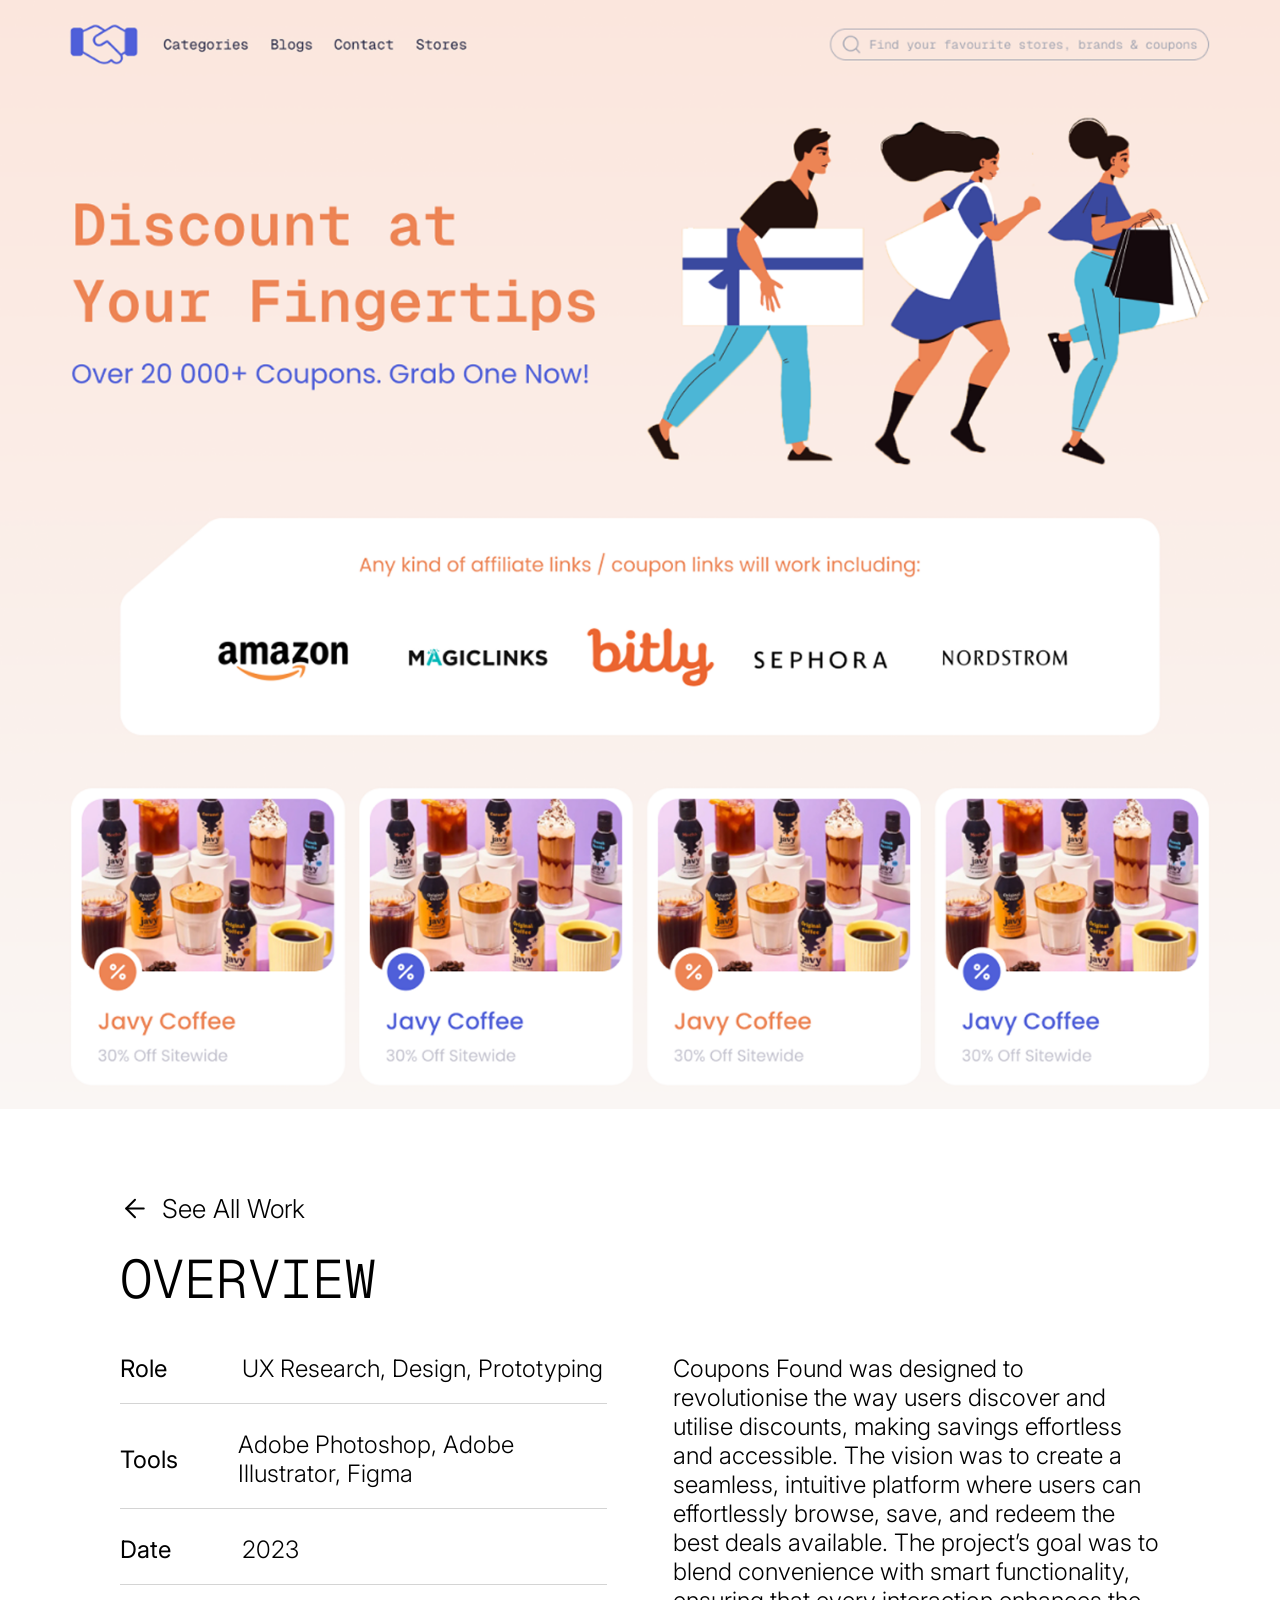
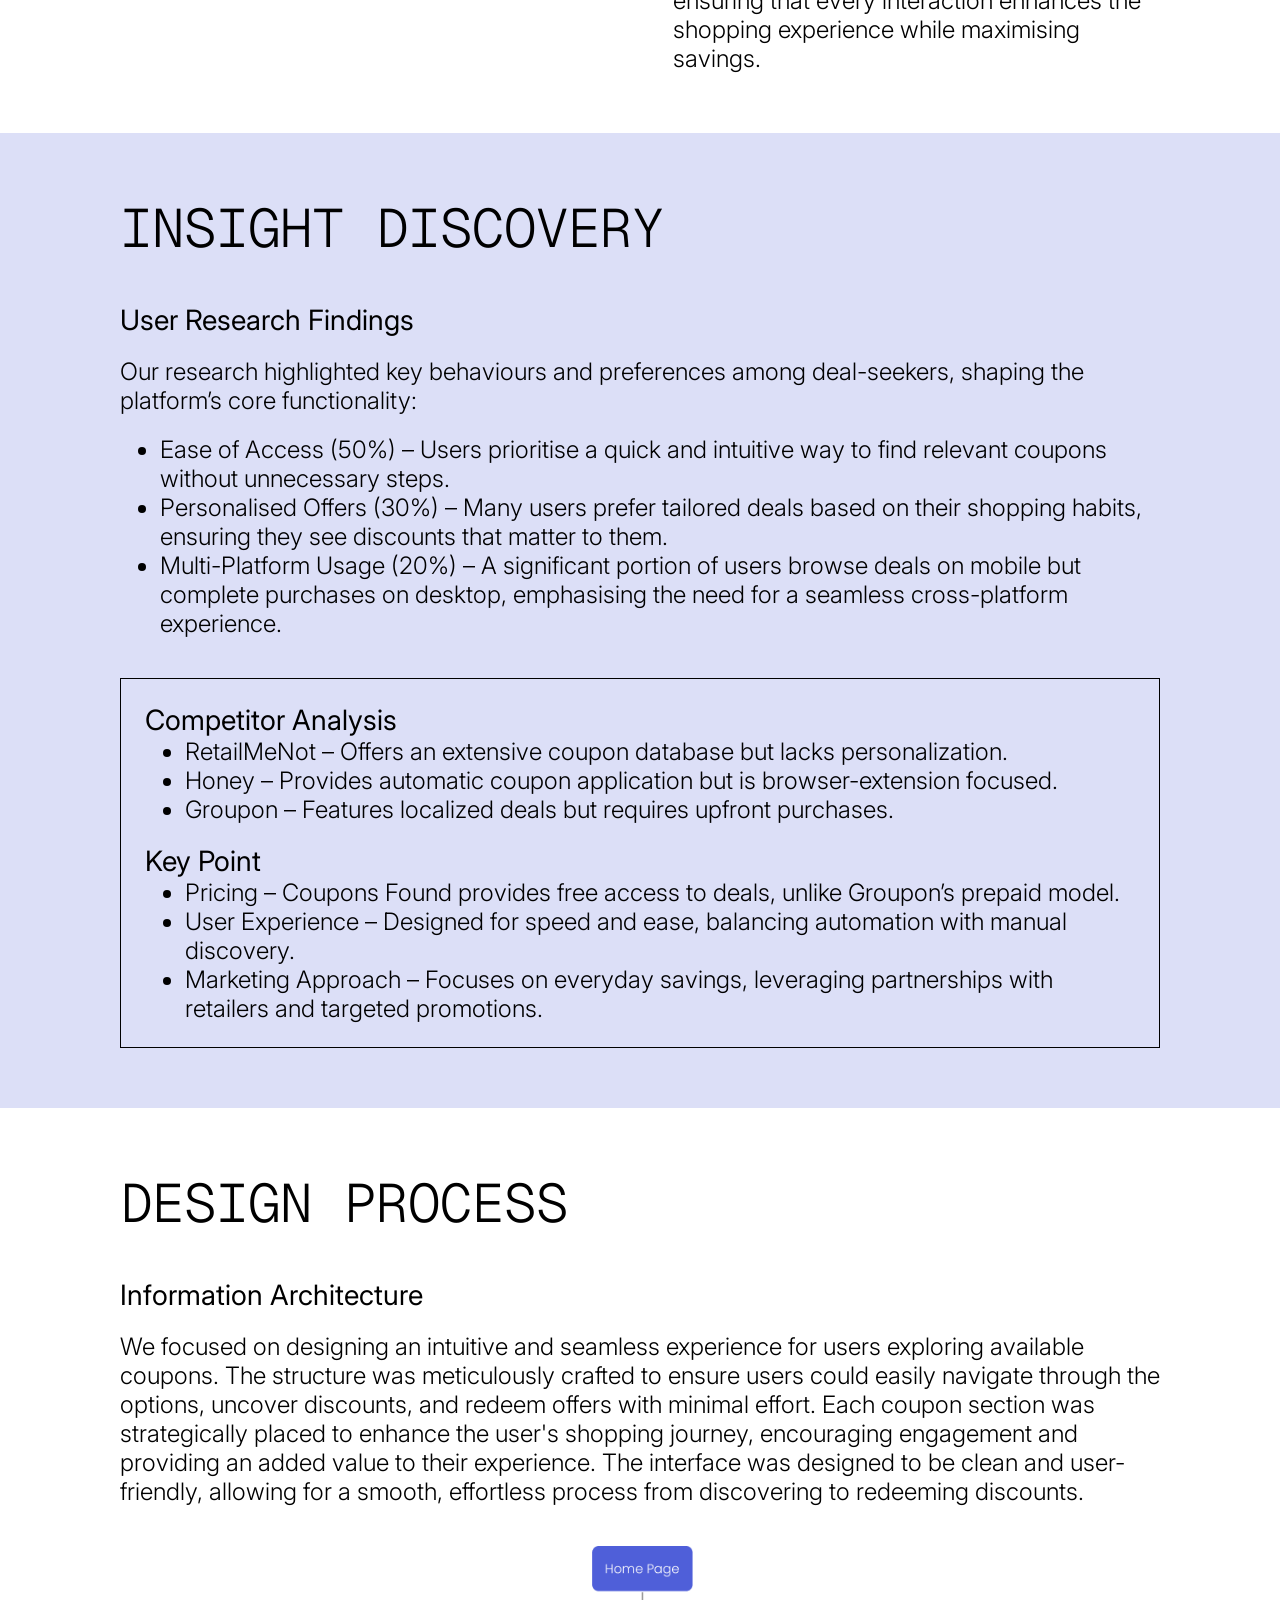
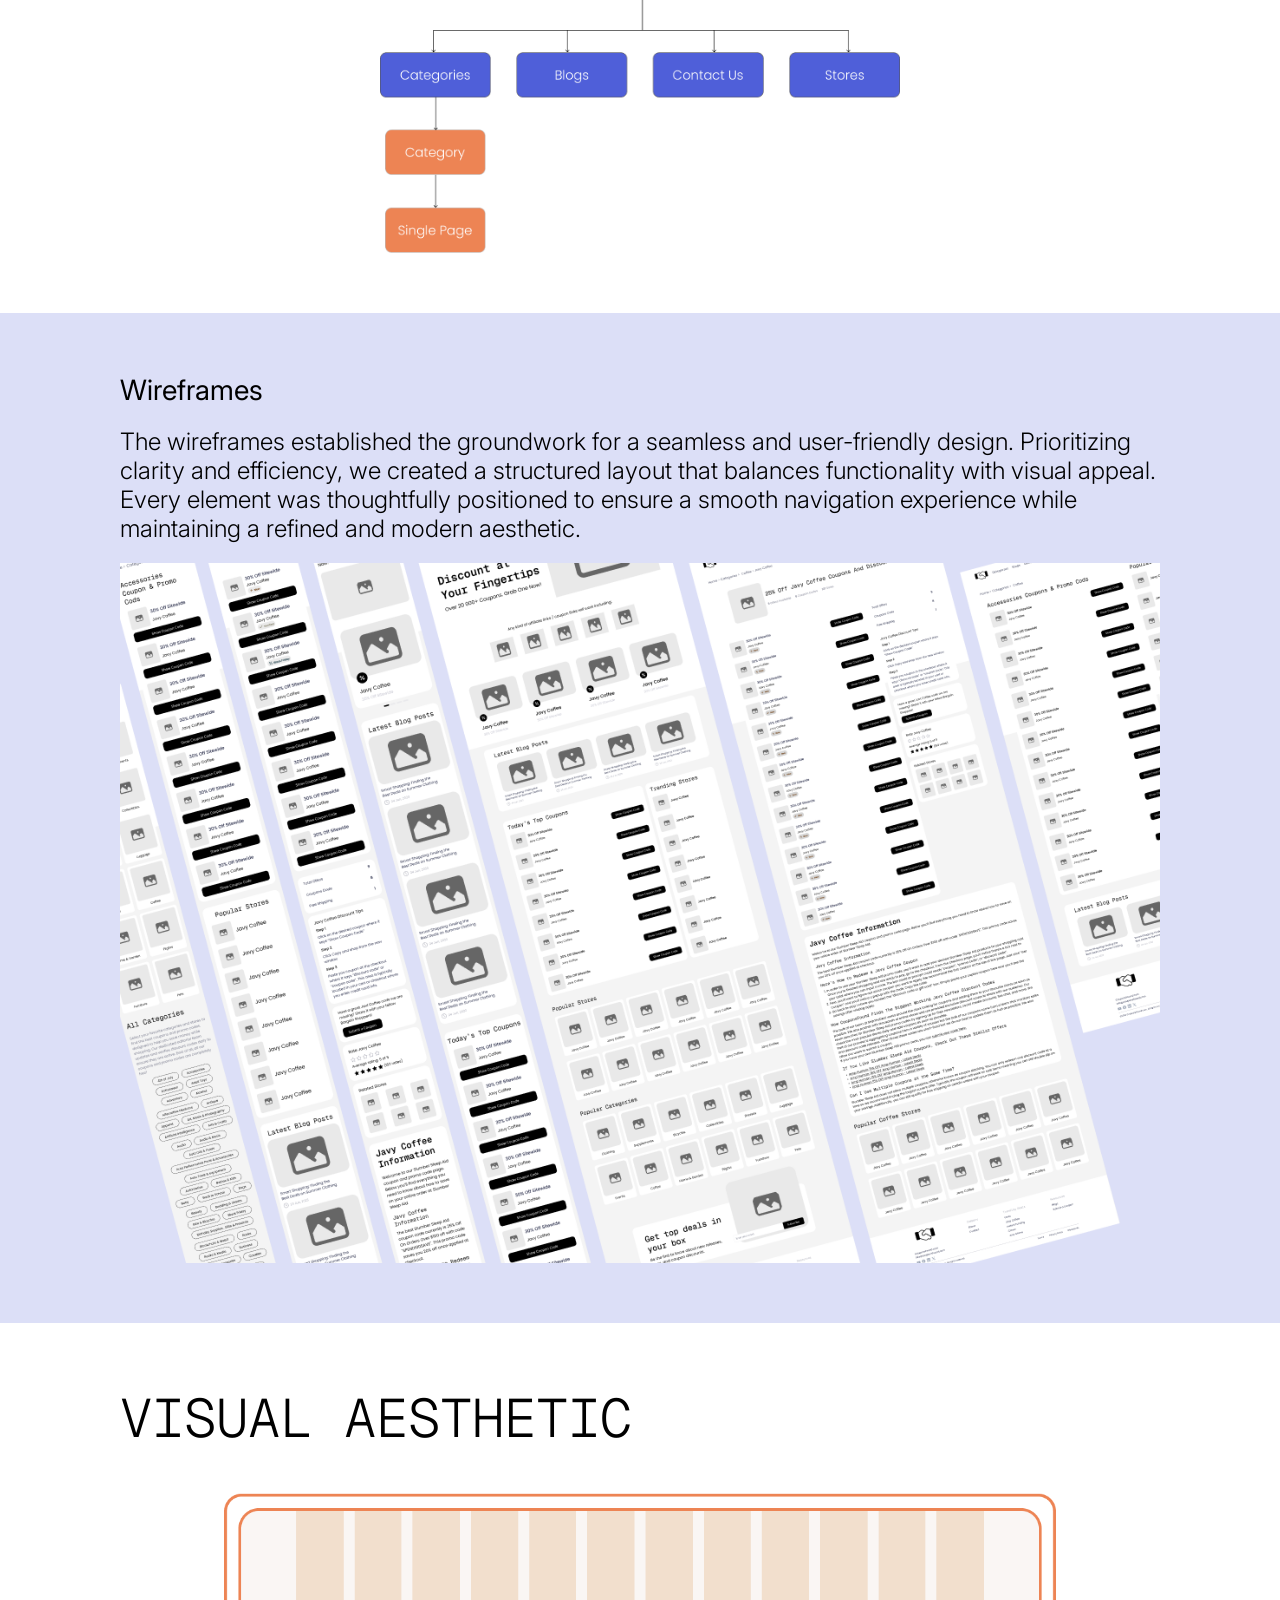
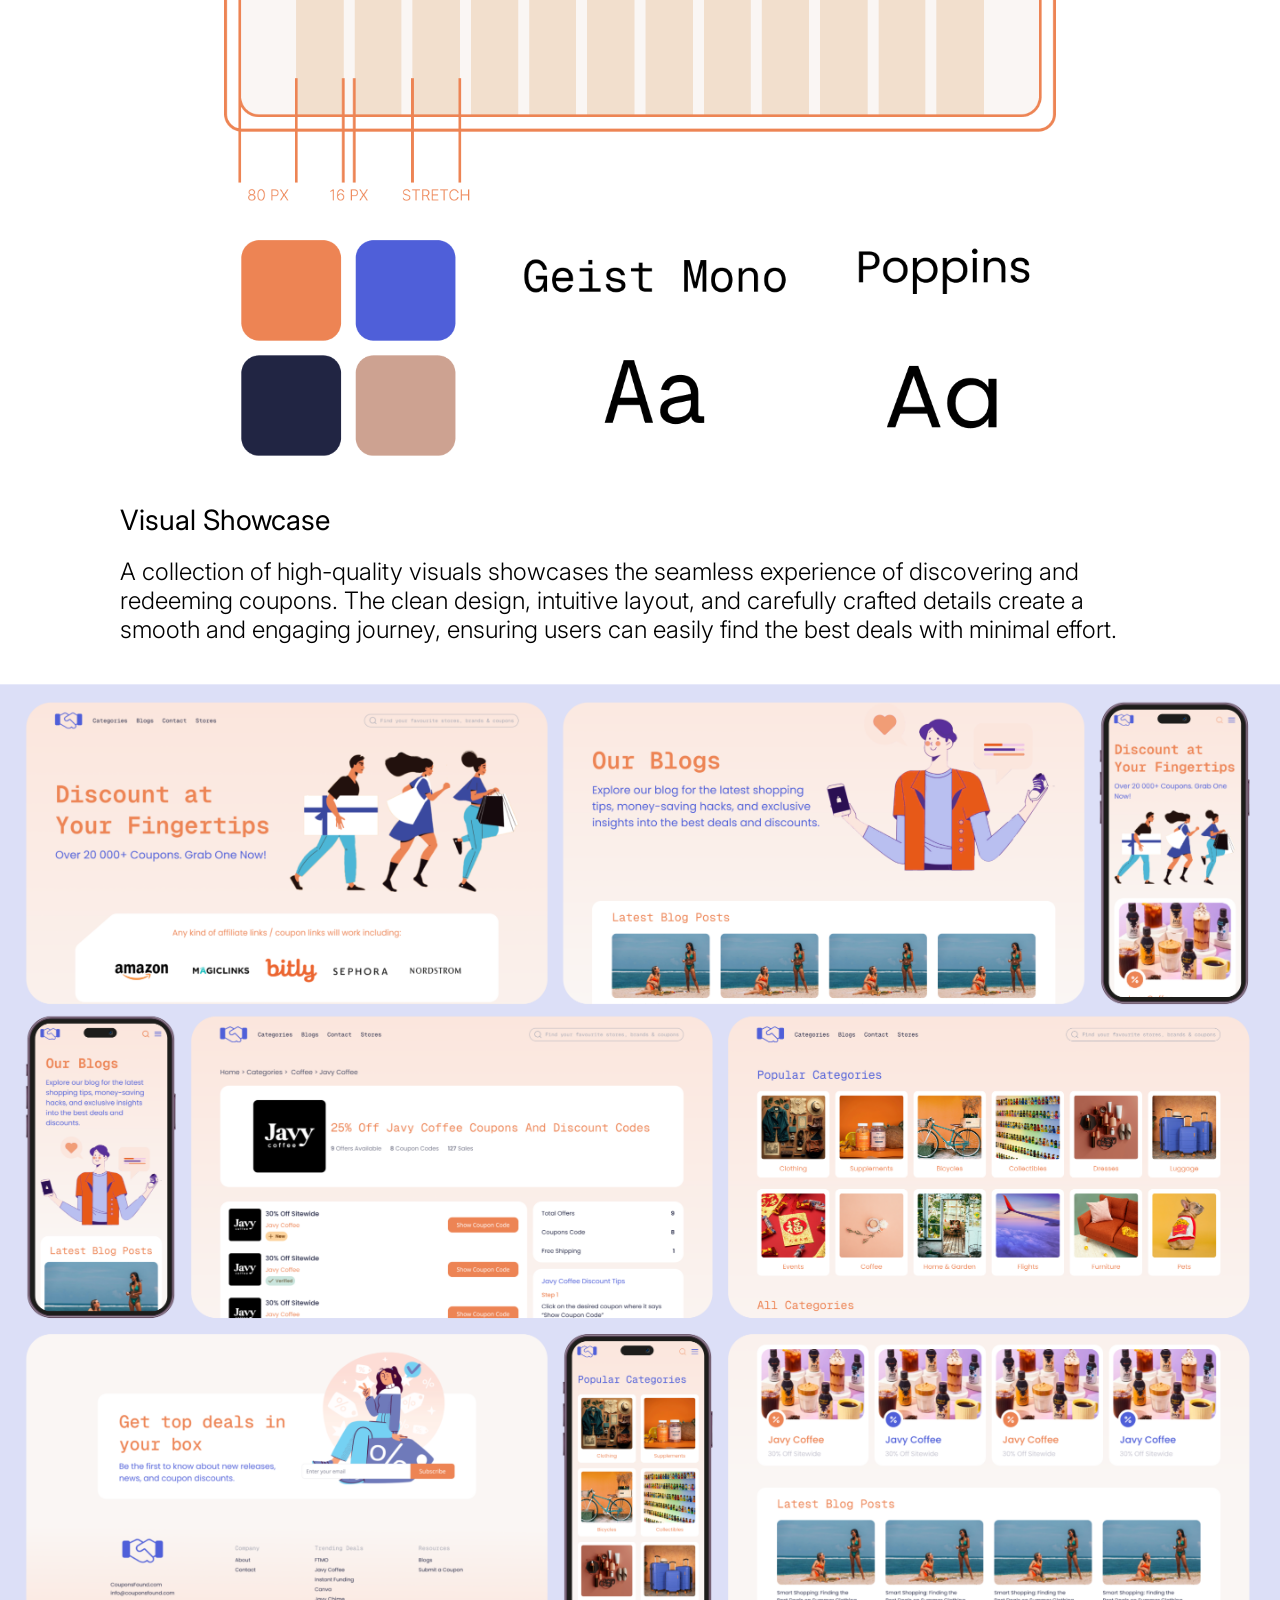
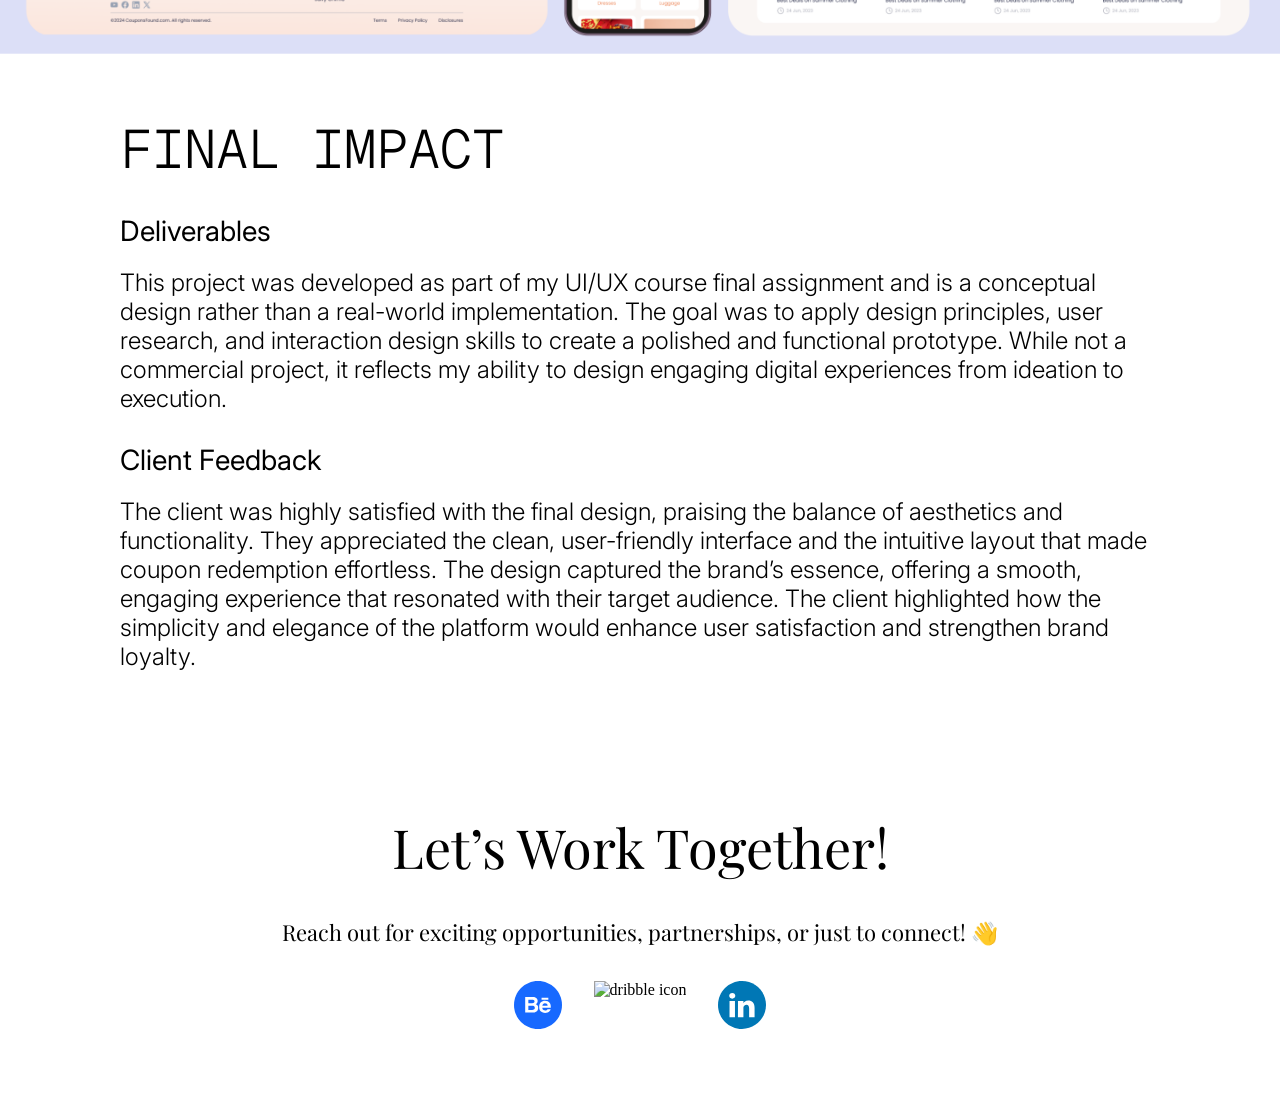
==== Coupons Found/coupons.html @ 9edf8b61 "portfolio final" ====
<!DOCTYPE html>
<html lang="en">
  <head>
    <meta charset="UTF-8" />
    <meta name="viewport" content="width=device-width, initial-scale=1.0" />
    <link rel="stylesheet" href="./coupons.css" />
    <title>Coupons Found</title>
  </head>
  <body>
    <section>
      <div class="hero">
        <img src="./images copy/hero.png" alt="hero image" class="heroI" />
      </div>
    </section>
    <div class="page">
      <section>
        <div class="overview">
          <a href="../index.html">
            <div class="back">
              <img src="./images copy/arrow-left.svg" alt="arrow left" />
              <p class="text1">See All Work</p>
            </div>
          </a>
          <div class="component1">
            <h1 class="title">OVERVIEW</h1>
            <div class="component2">
              <div class="component3">
                <div class="role">
                  <p class="text2">Role</p>
                  <p class="text3">UX Research, Design, Prototyping</p>
                </div>
                <div class="role">
                  <p class="text2">Tools</p>
                  <p class="text3">Adobe Photoshop, Adobe Illustrator, Figma</p>
                </div>
                <div class="role">
                  <p class="text2">Date</p>
                  <p class="text3">2023</p>
                </div>
              </div>
              <p class="mtext3">
                Coupons Found was designed to revolutionise the way users
                discover and utilise discounts, making savings effortless and
                accessible. The vision was to create a seamless, intuitive
                platform where users can effortlessly browse, save, and redeem
                the best deals available. The project’s goal was to blend
                convenience with smart functionality, ensuring that every
                interaction enhances the shopping experience while maximising
                savings.
              </p>
            </div>
          </div>
        </div>
      </section>
      <section>
        <div class="discovery">
          <h1 class="title">INSIGHT DISCOVERY</h1>
          <div class="texts">
            <p class="title2">User Research Findings</p>
            <p class="text3">
              Our research highlighted key behaviours and preferences among
              deal-seekers, shaping the platform’s core functionality:
            </p>
            <ul>
              <li class="text3">
                Ease of Access (50%) – Users prioritise a quick and intuitive
                way to find relevant coupons without unnecessary steps.
              </li>
              <li class="text3">
                Personalised Offers (30%) – Many users prefer tailored deals
                based on their shopping habits, ensuring they see discounts that
                matter to them.
              </li>
              <li class="text3">
                Multi-Platform Usage (20%) – A significant portion of users
                browse deals on mobile but complete purchases on desktop,
                emphasising the need for a seamless cross-platform experience.
              </li>
            </ul>
          </div>
          <div class="analysis">
            <div class="box">
              <div class="competitors">
                <p class="title2">Competitor Analysis</p>
                <ul>
                  <li class="text3">
                    RetailMeNot – Offers an extensive coupon database but lacks
                    personalization.
                  </li>
                  <li class="text3">
                    Honey – Provides automatic coupon application but is
                    browser-extension focused.
                  </li>
                  <li class="text3">
                    Groupon – Features localized deals but requires upfront
                    purchases.
                  </li>
                </ul>
              </div>
              <div class="point">
                <p class="title2">Key Point</p>
                <ul>
                  <li class="text3">
                    Pricing – Coupons Found provides free access to deals,
                    unlike Groupon’s prepaid model.
                  </li>
                  <li class="text3">
                    User Experience – Designed for speed and ease, balancing
                    automation with manual discovery.
                  </li>
                  <li class="text3">
                    Marketing Approach – Focuses on everyday savings, leveraging
                    partnerships with retailers and targeted promotions.
                  </li>
                </ul>
              </div>
            </div>
          </div>
        </div>
      </section>
      <section>
        <div class="design">
          <h1 class="title">DESIGN PROCESS</h1>
          <div class="texts">
            <p class="title2">Information Architecture</p>
            <p class="text3">
              We focused on designing an intuitive and seamless experience for
              users exploring available coupons. The structure was meticulously
              crafted to ensure users could easily navigate through the options,
              uncover discounts, and redeem offers with minimal effort. Each
              coupon section was strategically placed to enhance the user's
              shopping journey, encouraging engagement and providing an added
              value to their experience. The interface was designed to be clean
              and user-friendly, allowing for a smooth, effortless process from
              discovering to redeeming discounts.
            </p>
          </div>
          <img
            src="./images copy/IA.png"
            alt="Information Architecture image"
            class="IA"
          />
        </div>
      </section>
      <section>
        <div class="wireframes">
          <p class="title2">Wireframes</p>
          <p class="text3">
            The wireframes established the groundwork for a seamless and
            user-friendly design. Prioritizing clarity and efficiency, we
            created a structured layout that balances functionality with visual
            appeal. Every element was thoughtfully positioned to ensure a smooth
            navigation experience while maintaining a refined and modern
            aesthetic.
          </p>
          <img
            src="./images copy/wireframes.png"
            alt="wireframes image"
            class="wireframeI"
          />
        </div>
      </section>
      <section>
        <div class="visual">
          <div class="section1">
            <h1 class="title">VISUAL AESTHETIC</h1>
            <img
              src="./images copy/visual.png"
              alt="visual image"
              class="visualI"
            />
            <div class="section2">
              <p class="title2">Visual Showcase</p>
              <p class="text3">
                A collection of high-quality visuals showcases the seamless
                experience of discovering and redeeming coupons. The clean
                design, intuitive layout, and carefully crafted details create a
                smooth and engaging journey, ensuring users can easily find the
                best deals with minimal effort.
              </p>
            </div>
          </div>
          <img src="./images copy/pages.png" alt="pages image" class="pages" />
        </div>
      </section>
      <section>
        <div class="final">
          <h1 class="title">FINAL IMPACT</h1>
          <div class="section2">
            <p class="title2">Deliverables</p>
            <p class="text3">
              This project was developed as part of my UI/UX course final
              assignment and is a conceptual design rather than a real-world
              implementation. The goal was to apply design principles, user
              research, and interaction design skills to create a polished and
              functional prototype. While not a commercial project, it reflects
              my ability to design engaging digital experiences from ideation to
              execution.
            </p>
          </div>
          <div class="section2">
            <p class="title2">Client Feedback</p>
            <p class="text3">
              The client was highly satisfied with the final design, praising
              the balance of aesthetics and functionality. They appreciated the
              clean, user-friendly interface and the intuitive layout that made
              coupon redemption effortless. The design captured the brand’s
              essence, offering a smooth, engaging experience that resonated
              with their target audience. The client highlighted how the
              simplicity and elegance of the platform would enhance user
              satisfaction and strengthen brand loyalty.
            </p>
          </div>
        </div>
      </section>
    </div>
    <footer>
      <div class="footer">
        <h1 class="title5">Let’s Work Together!</h1>
        <p class="text7">
          Reach out for exciting opportunities, partnerships, or just to
          connect! 👋
        </p>
        <div class="socials">
          <img src="../icons/behance.svg" alt="behance icon" />
          <img src="../icons/dribbble.svg" alt="dribble icon" />
          <img src="../icons/linkedin.svg" alt="linkedin icon" />
        </div>
      </div>
    </footer>
  </body>
</html>
---- Coupons Found/coupons.css ----
@import url('https://fonts.googleapis.com/css2?family=Agu+Display&family=Bitter:ital,wght@0,100..900;1,100..900&family=Fraunces:ital,opsz,wght@0,9..144,100..900;1,9..144,100..900&family=Geist+Mono:wght@100..900&family=Goldman:wght@400;700&family=Inter:ital,opsz,wght@0,14..32,100..900;1,14..32,100..900&family=Poppins:ital,wght@0,100;0,200;0,300;0,400;0,500;0,600;0,700;0,800;0,900;1,100;1,200;1,300;1,400;1,500;1,600;1,700;1,800;1,900&display=swap');
@import url('https://fonts.googleapis.com/css2?family=Agu+Display&family=Bitter:ital,wght@0,100..900;1,100..900&family=Fraunces:ital,opsz,wght@0,9..144,100..900;1,9..144,100..900&family=Geist+Mono:wght@100..900&family=Goldman:wght@400;700&family=Inter:ital,opsz,wght@0,14..32,100..900;1,14..32,100..900&family=Playfair+Display:ital,wght@0,400..900;1,400..900&family=Poppins:ital,wght@0,100;0,200;0,300;0,400;0,500;0,600;0,700;0,800;0,900;1,100;1,200;1,300;1,400;1,500;1,600;1,700;1,800;1,900&display=swap');

*{
    box-sizing: border-box;
    margin: 0;
}
.hero{
    width: 100%;
}
.heroI{
    width: 100%;
}
a{
    text-decoration: none;
}
.text1{
    font-family: 'inter';
    font-size: 26px;
    font-weight: 300;
    text-decoration: none !important;
    cursor: pointer;
    color: black;
}
.back{
    display: flex;
    flex-direction: row;
    gap: 12px;
    align-items: center;
}

.title{
    font-family: 'geist mono';
    font-size: 54px;
    font-weight: 300;
}
.text2{
    font-family: 'inter';
    font-size: 24px;
    font-weight: 400;
    width: 62px;
}
.mtext3{
    font-family: 'inter';
    font-size: 24px;
    font-weight: 300;
    width: 100%;
}
.role{
    display: flex;
    flex-direction: row;
    gap: 60px;
    align-items: center;
    padding-bottom: 20px;
    border-bottom: solid 1px #D4D4D4;
    width: 100%;
}
.component3{
    display: flex;
    flex-direction: column;
    gap: 26px;
    width: 100%;
}
.component2{
    display: flex;
    flex-direction: row;
    gap: 66px;
}
.component1{
    display: flex;
    flex-direction: column;
    gap: 40px;
}
.overview{
    display: flex;
    flex-direction: column;
    gap: 20px;
    margin: 80px 120px 0px 120px;
}
.text3{
    font-family: 'inter';
    font-size: 24px;
    font-weight: 300;
}
.title2{
    font-family: 'inter';
    font-size: 28px;
    font-weight: 400;
}
.box{
    padding: 24px;
    border: solid 1px black;
    width: fit-content;
    display: flex;
    flex-direction: column;
    gap: 20px;
}
.texts{
    display: flex;
    flex-direction: column;
    gap: 20px;
}
.analysis{
    display: flex;
    flex-direction: row;
    gap: auto;
    align-items: center;
    justify-content: center;
}
.discovery{
    display: flex;
    flex-direction: column;
    gap: 40px;
    padding: 60px 120px 60px 120px;
    background-color: #DCDFF7;
}
.design{
    display: flex;
    flex-direction: column;
    gap: 40px;
    margin: 0px 120px 0px 120px;
}
.IA{
    width: 50%;
    align-self: center;
}
.wireframes{
    display: flex;
    flex-direction: column;
    gap: 20px;
    padding: 60px 120px 60px 120px;
    background-color: #DCDFF7;
}
.wireframeI{
    width: 100%;
    height: 700px;
    object-fit: cover;
}
.section1{
    display: flex;
    flex-direction: column;
    gap: 40px;
    margin: 0px 120px 0px 120px;
}
.visualI{
    width: 80%;
    align-self: center;
}
.section2{
    display: flex;
    flex-direction: column;
    gap: 20px;
}
.pages{
    width: 100%;
}
.visual{
    display: flex;
    flex-direction: column;
    gap: 40px;
}
.final{
    display: flex;
    flex-direction: column;
    gap: 30px;
    margin: 0px 120px 0px 120px;
}
.page{
    display: flex;
    flex-direction: column;
    gap: 60px;
}
.footer{
    display: flex;
    flex-direction: column;
    gap: 34px;
    align-items: center;
    justify-content: center;
    margin-top: 140px;
    margin-bottom: 90px;
}
.title5{
    font-family: 'playfair display';
    font-weight: 300;
    font-size: 54px;
    color: black;
}
.text7{
    font-family: 'playfair display';
    font-weight: 300;
    font-size: 22px;
    color: black;
}
.socials{
    display: flex;
    flex-direction: row;
    gap: 32px;
}
/* RESPONSIVE DESIGN */
@media screen and (max-width: 400px) {
    .text1{
        font-size: 20px;
    }
    .overview{
        gap: 12px;
        margin: 16px 16px 0px 16px;
    }
    .title{
        font-size: 40px;
    }
    .text2{
        font-size: 20px;
        font-weight: 400;
        width: 100%;
    }
    .text3{
        font-size: 20px;
    }
    .component2{
        display: flex;
        flex-direction: column;
        gap: 30px;
    }
    .component1{
        display: flex;
        flex-direction: column;
        gap: 20px;
    }
    .role{
        display: flex;
        flex-direction: column;
        gap: 12px;
        align-items:start;
        padding-bottom: 12px;
        width: 100%;
    }
    .discovery{
        display: flex;
        flex-direction: column;
        gap: 20px;
        padding: 24px 16px 24px 16px;
        background-color: #DCDFF7;
    }
    .design{
        display: flex;
        flex-direction: column;
        gap: 20px;
        margin: 0px 16px 0px 16px;
    }
    .IA{
        width: 100%;
        align-self: center;
    }
    .wireframes{
        display: flex;
        flex-direction: column;
        gap: 20px;
        padding: 24px 16px 24px 16px;
        background-color: #DCDFF7;
    }
    .wireframeI{
        width: 100%;
        height: 700px;
        object-fit: cover;
    }
    .section1{
        display: flex;
        flex-direction: column;
        gap: 40px;
        margin: 0px 16px 0px 16px;
    }
    .visualI{
        width: 100%;
        align-self: center;
    }
    .section2{
        display: flex;
        flex-direction: column;
        gap: 20px;
    }
    .final{
        display: flex;
        flex-direction: column;
        gap: 20px;
        margin: 0px 16px 0px 16px;
    }
    .page{
        display: flex;
        flex-direction: column;
        gap: 40px;
    }
    .footer{
        display: flex;
        flex-direction: column;
        gap: 20px;
        align-items: center;
        justify-content: center;
        margin: 0px 16px 0px 16px;
        margin-top: 60px;
        margin-bottom: 40px;
    }
    .title5{
        font-family: 'geist mono';
        text-align: center;
    font-weight: 300;
    font-size: 34px;
    color: black;
    }
    .text7{
        font-family: 'geist mono';
        font-weight: 300;
        font-size: 18px;
        color: black;
        text-align: center;
    }
}
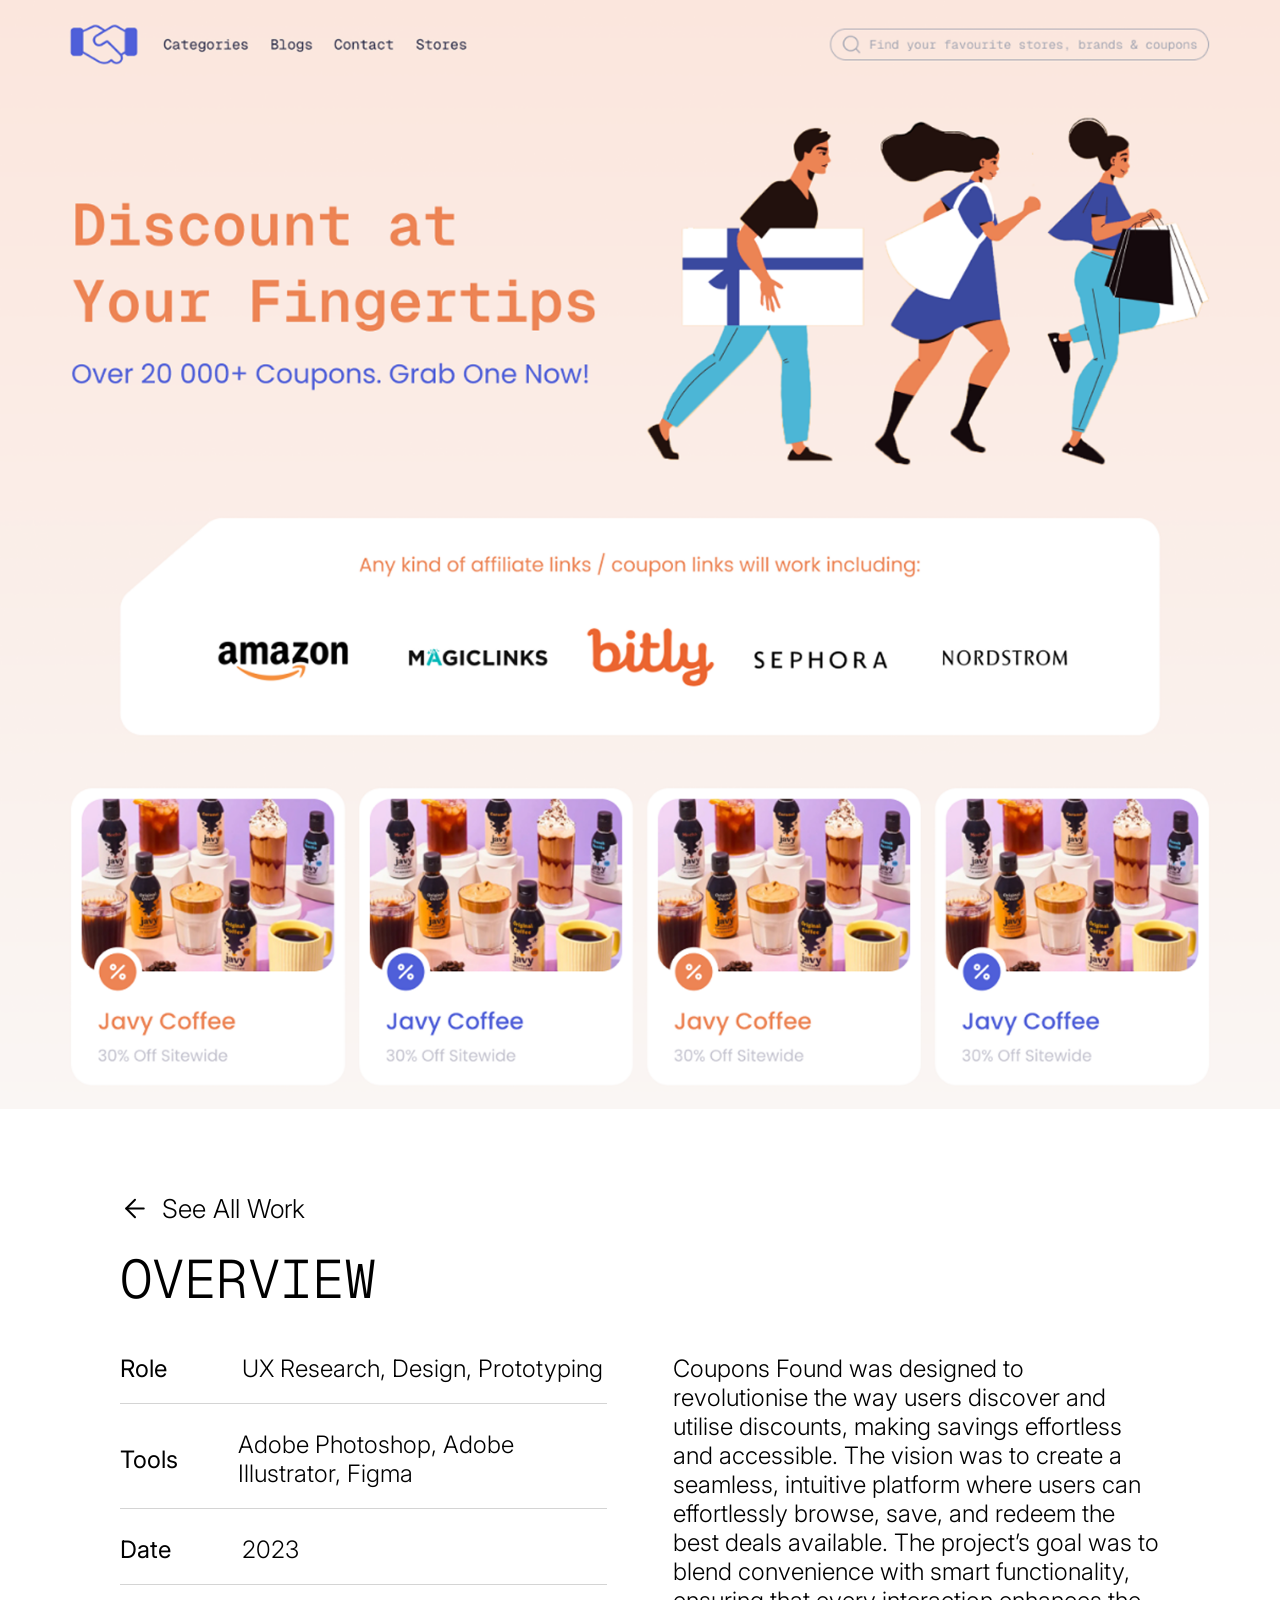
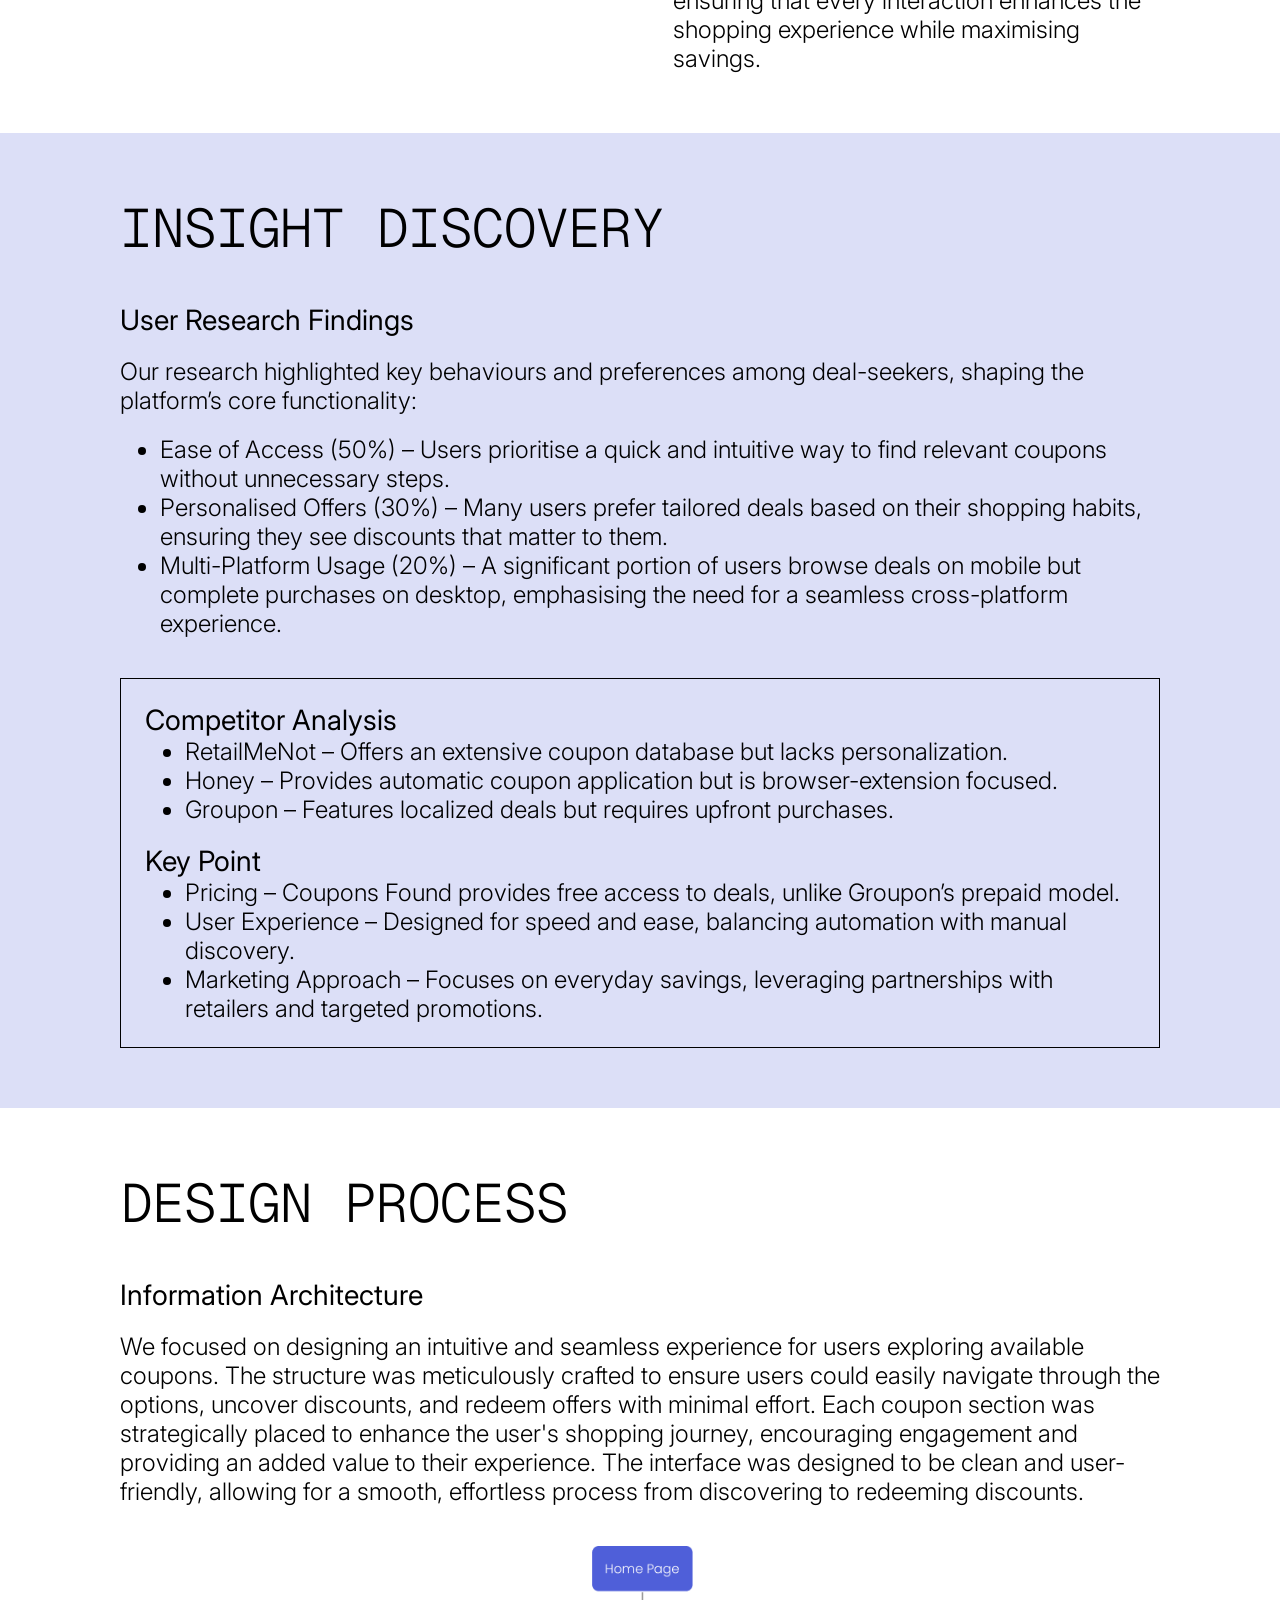
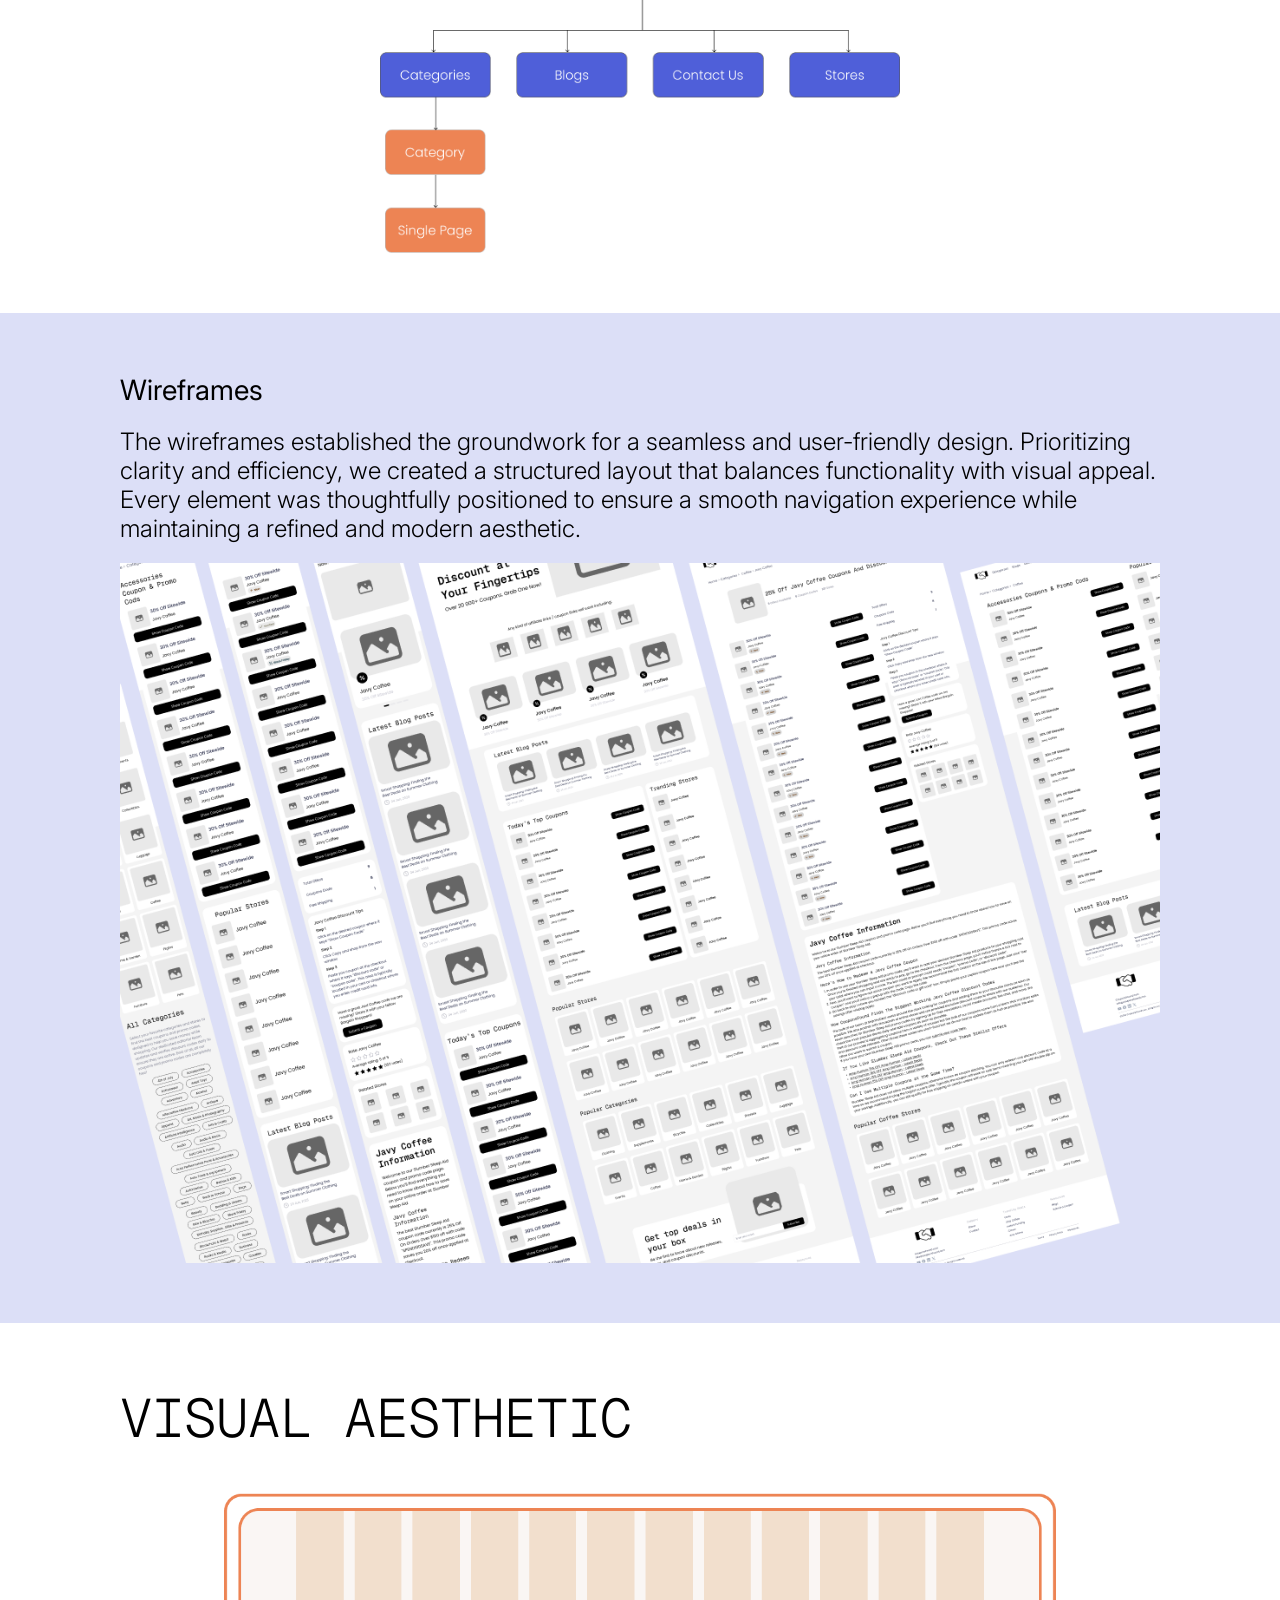
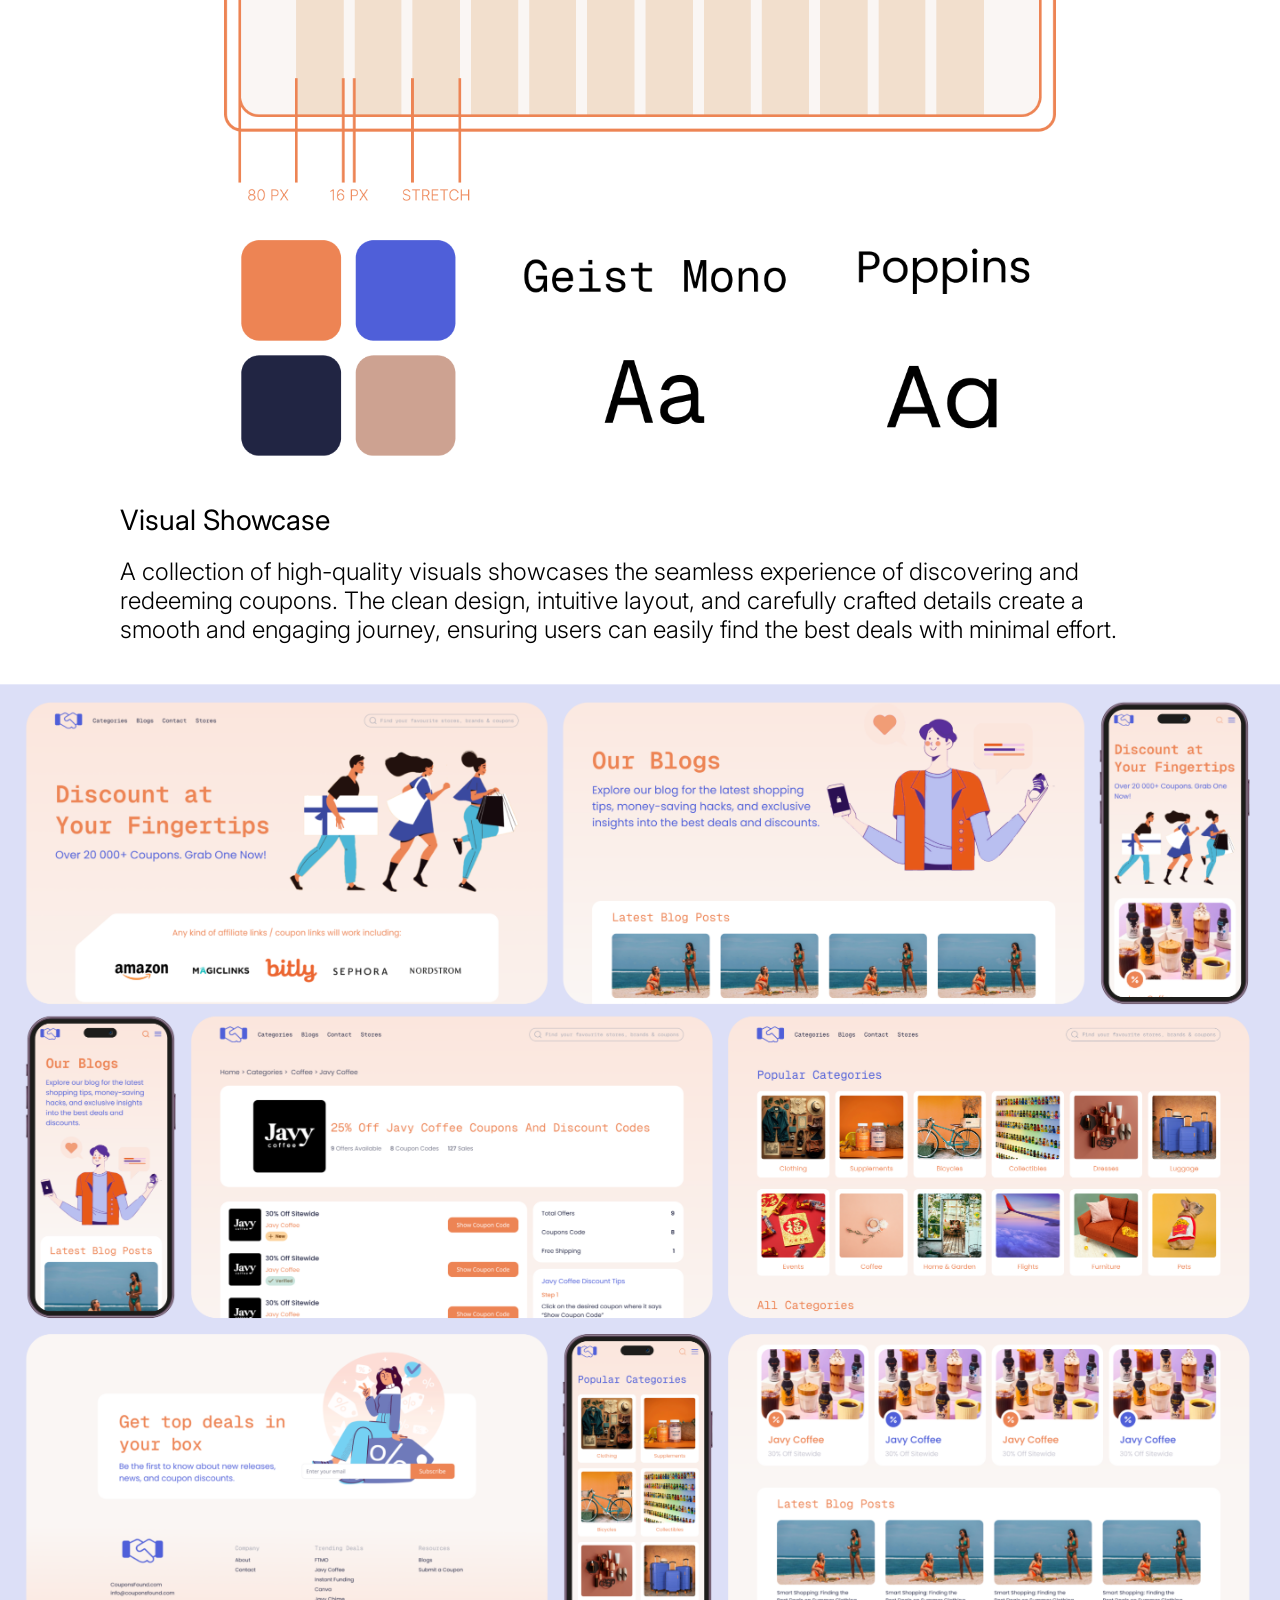
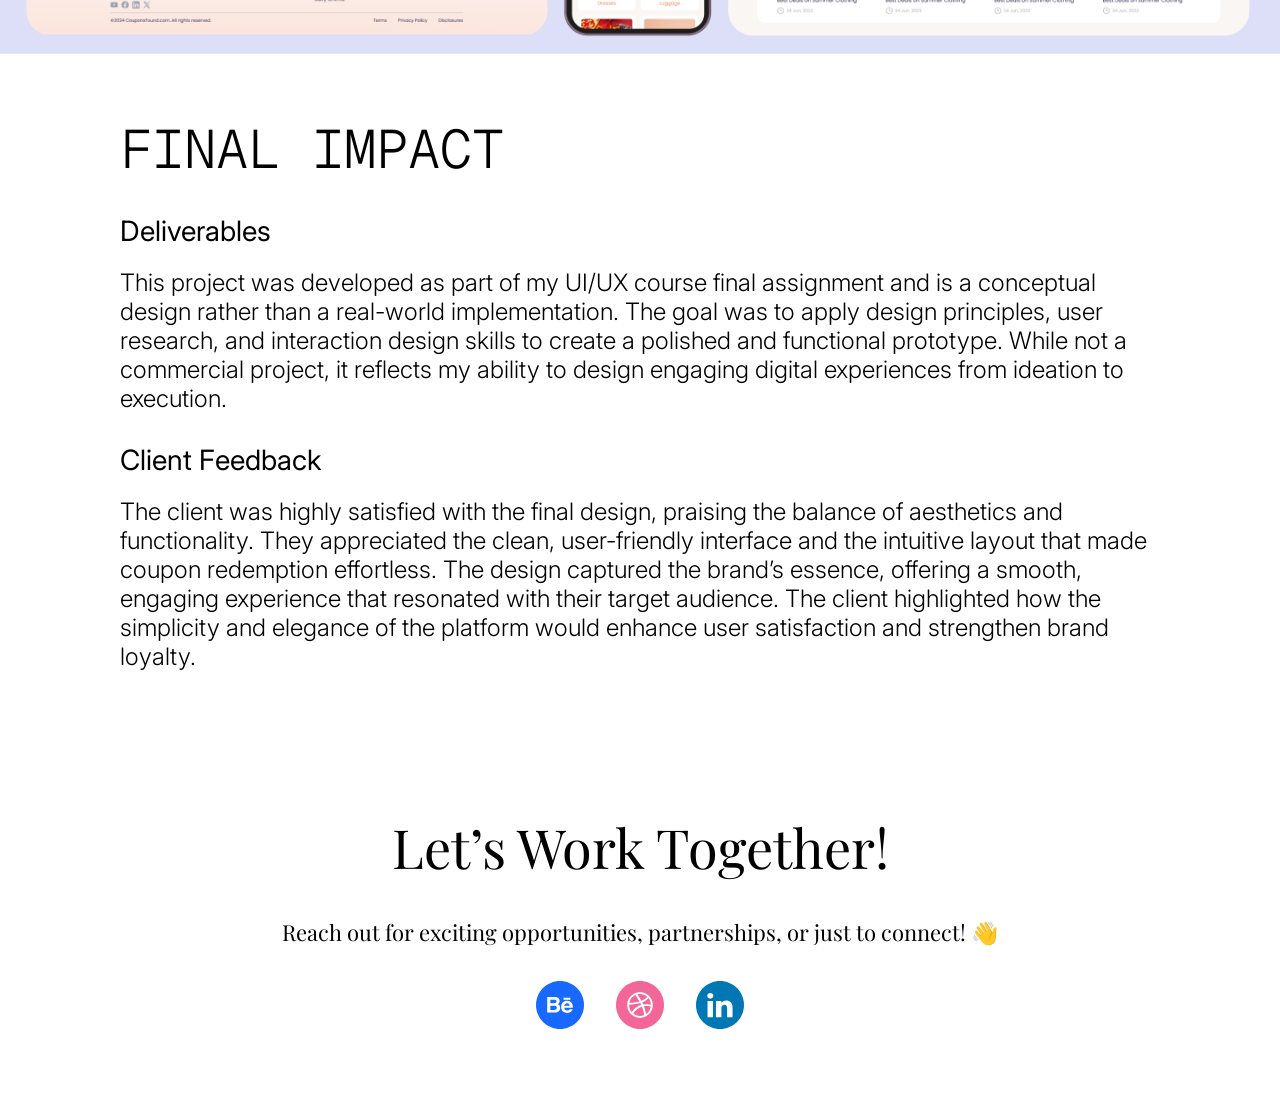
==== commit d588de84: "icons" ====
--- a/Coupons Found/coupons.html
+++ b/Coupons Found/coupons.html
@@ -223,7 +223,7 @@
         </p>
         <div class="socials">
           <img src="../icons/behance.svg" alt="behance icon" />
-          <img src="../icons/dribbble.svg" alt="dribble icon" />
+          <img src="../icons/Dribbble.svg" alt="dribble icon" />
           <img src="../icons/linkedin.svg" alt="linkedin icon" />
         </div>
       </div>
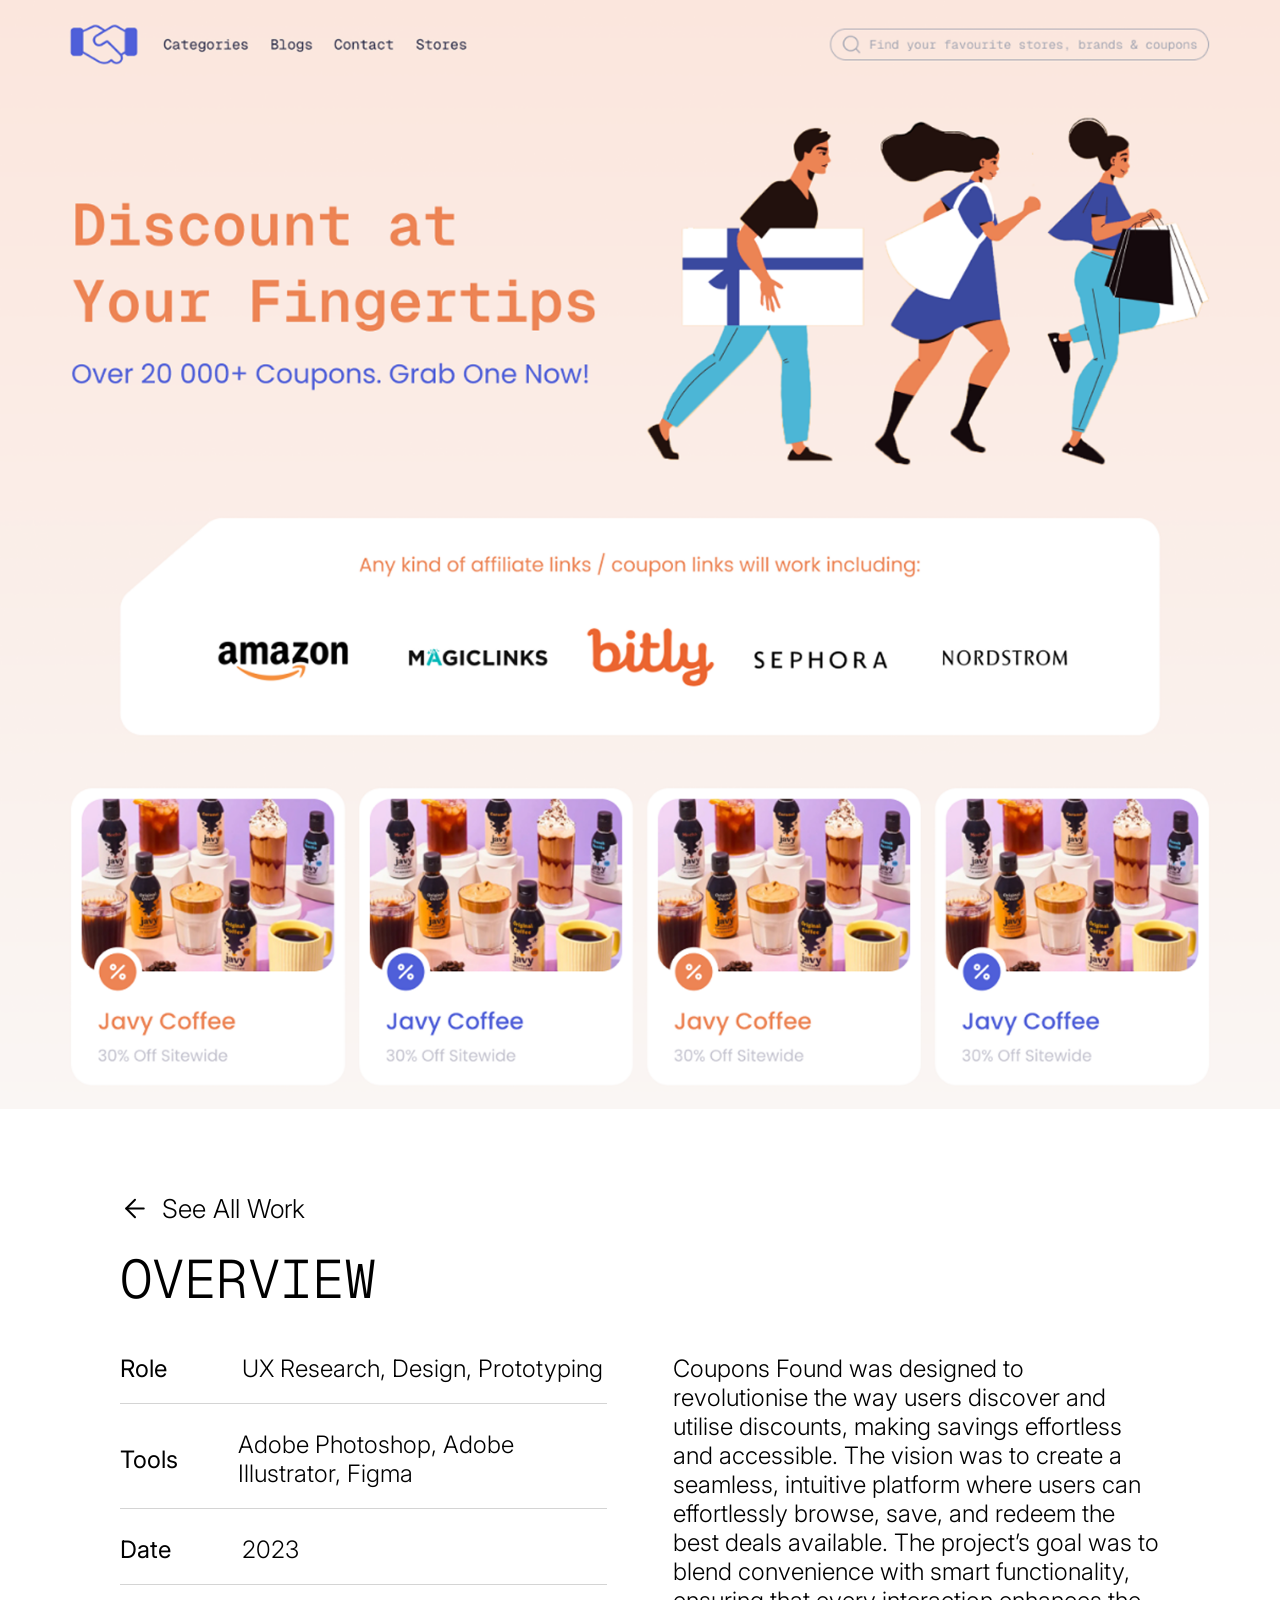
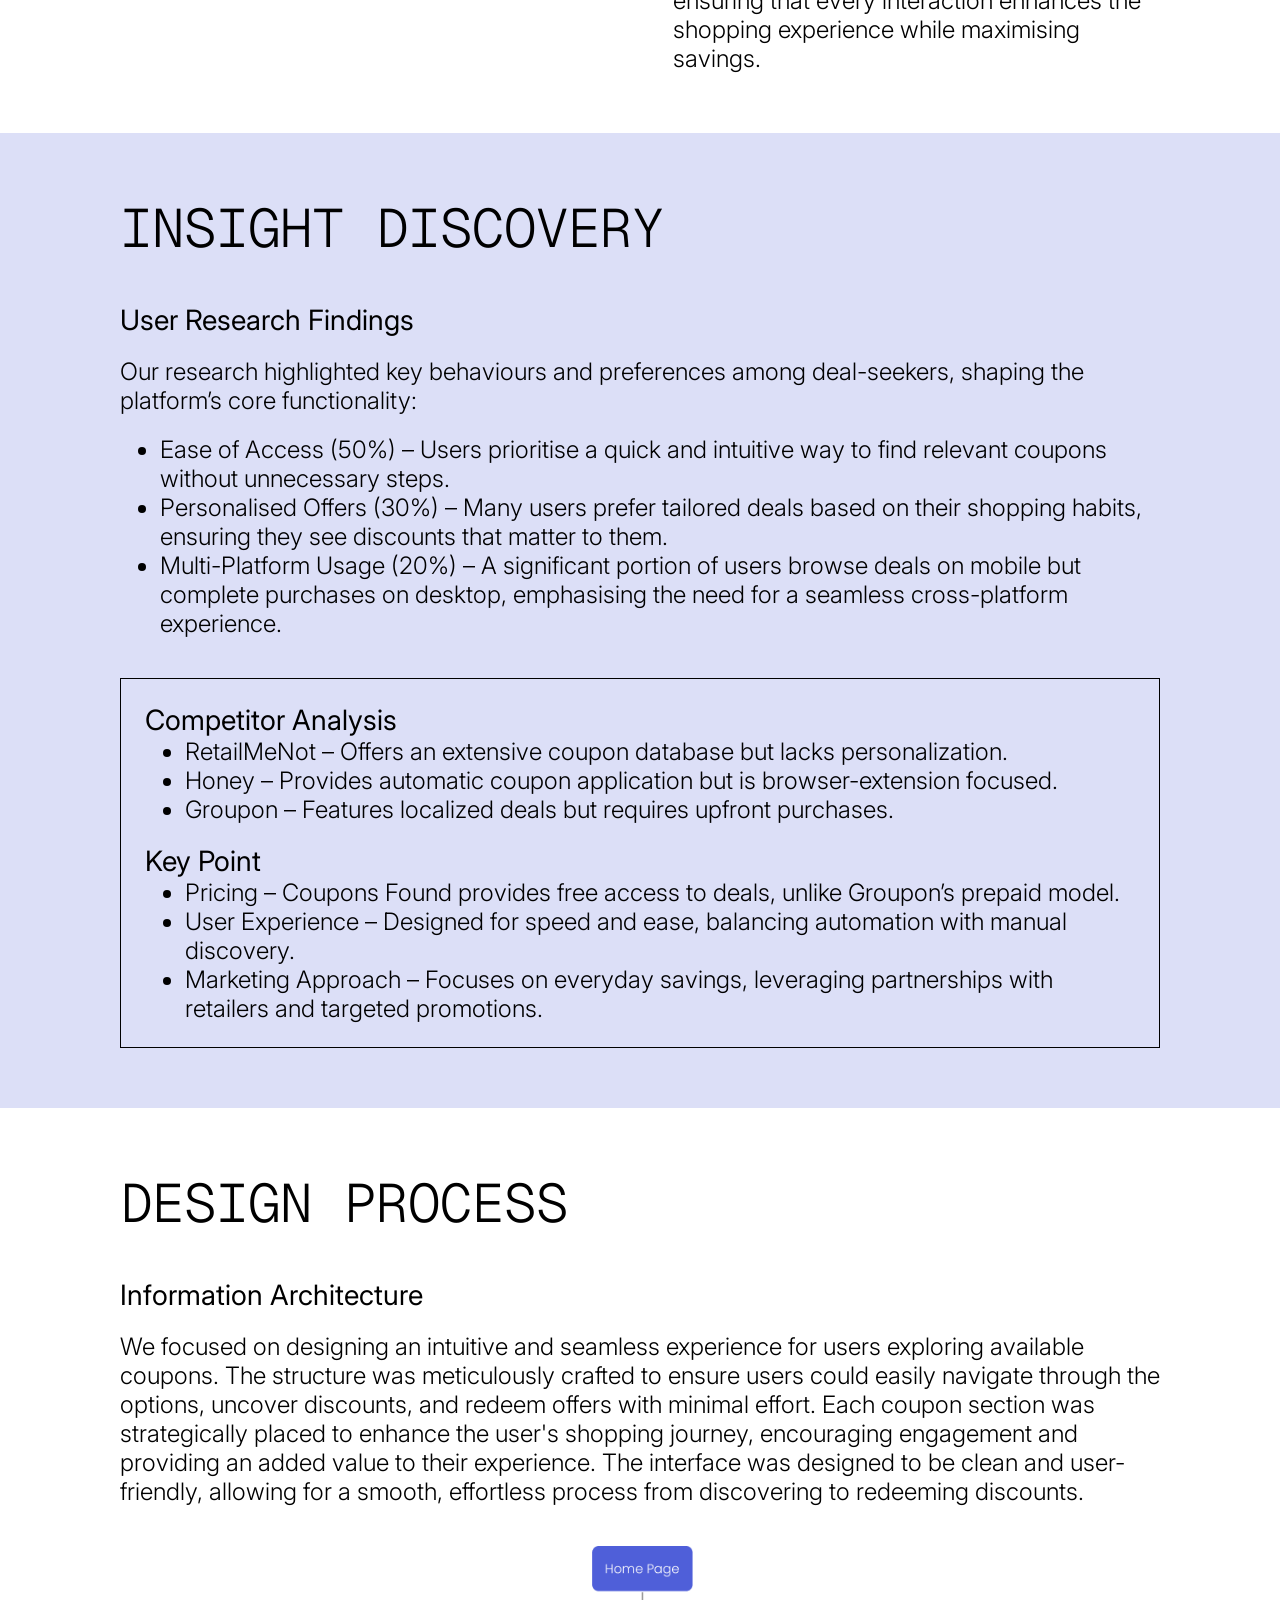
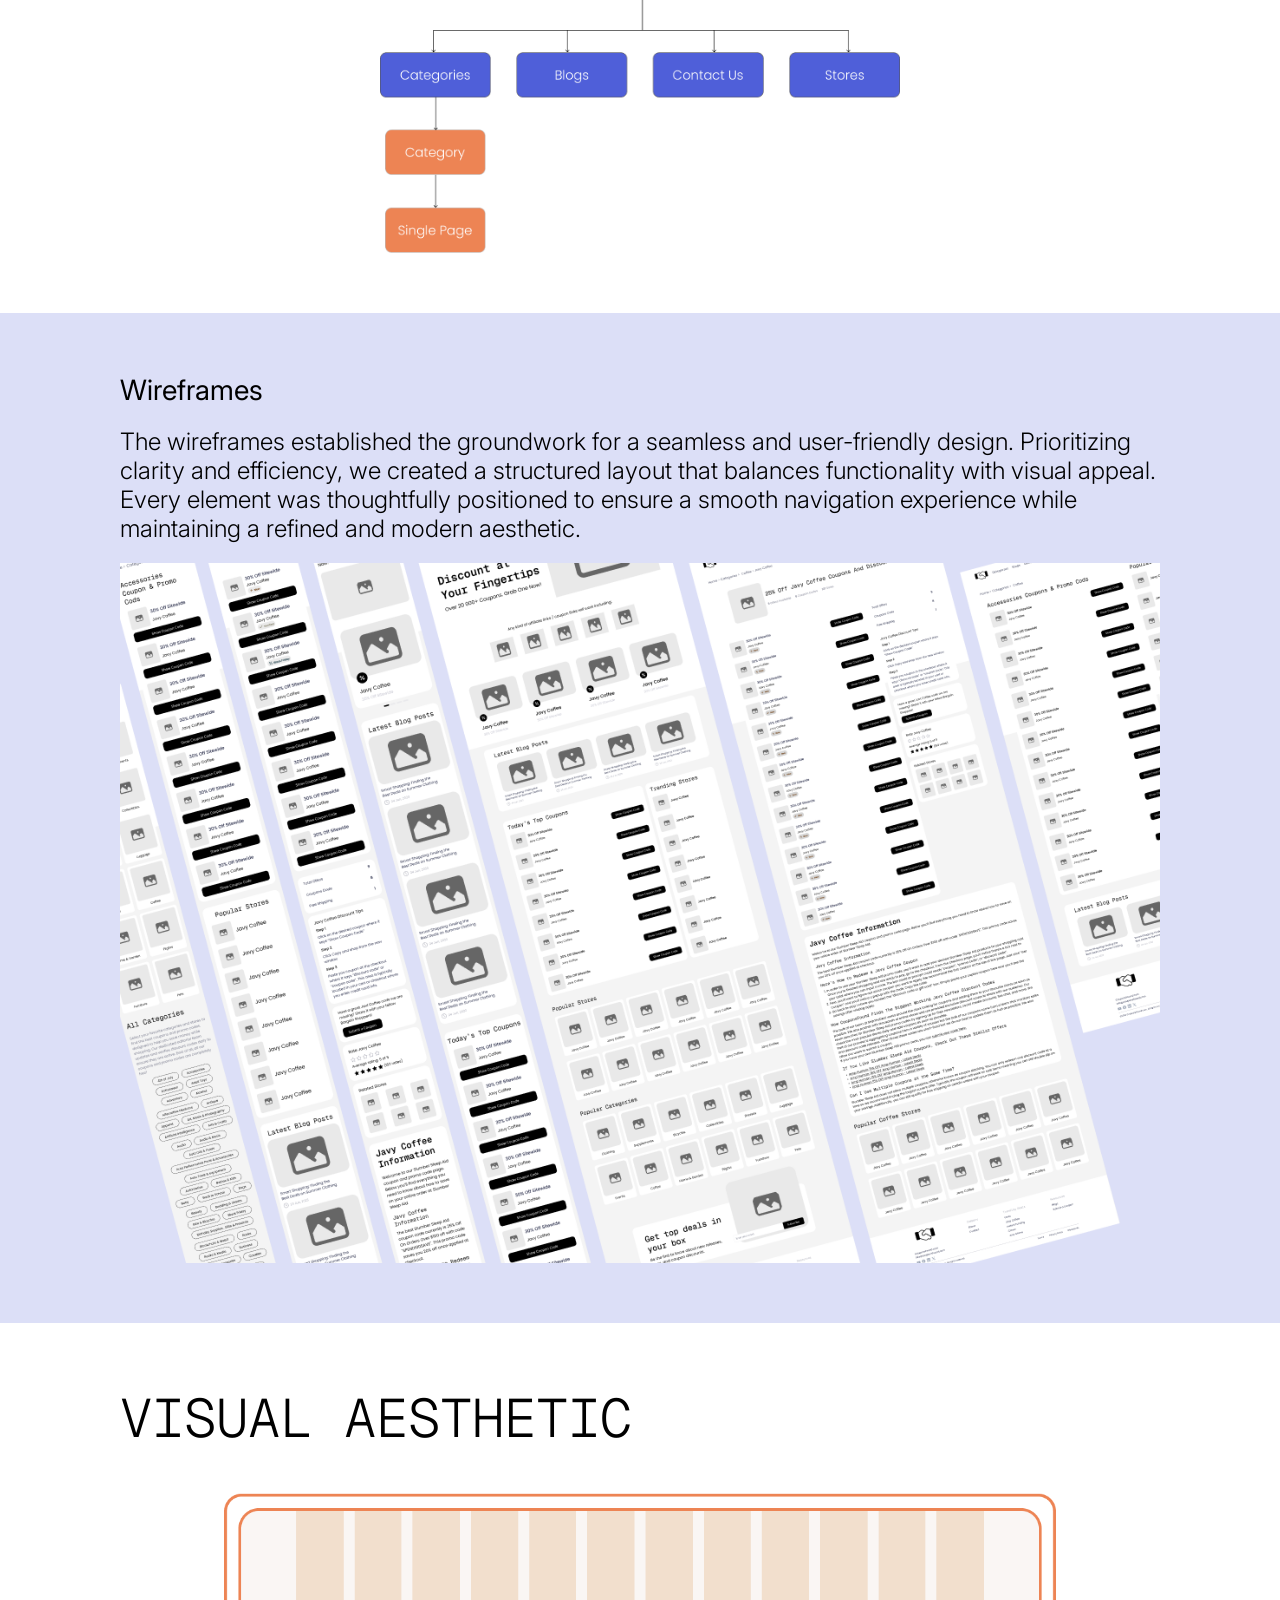
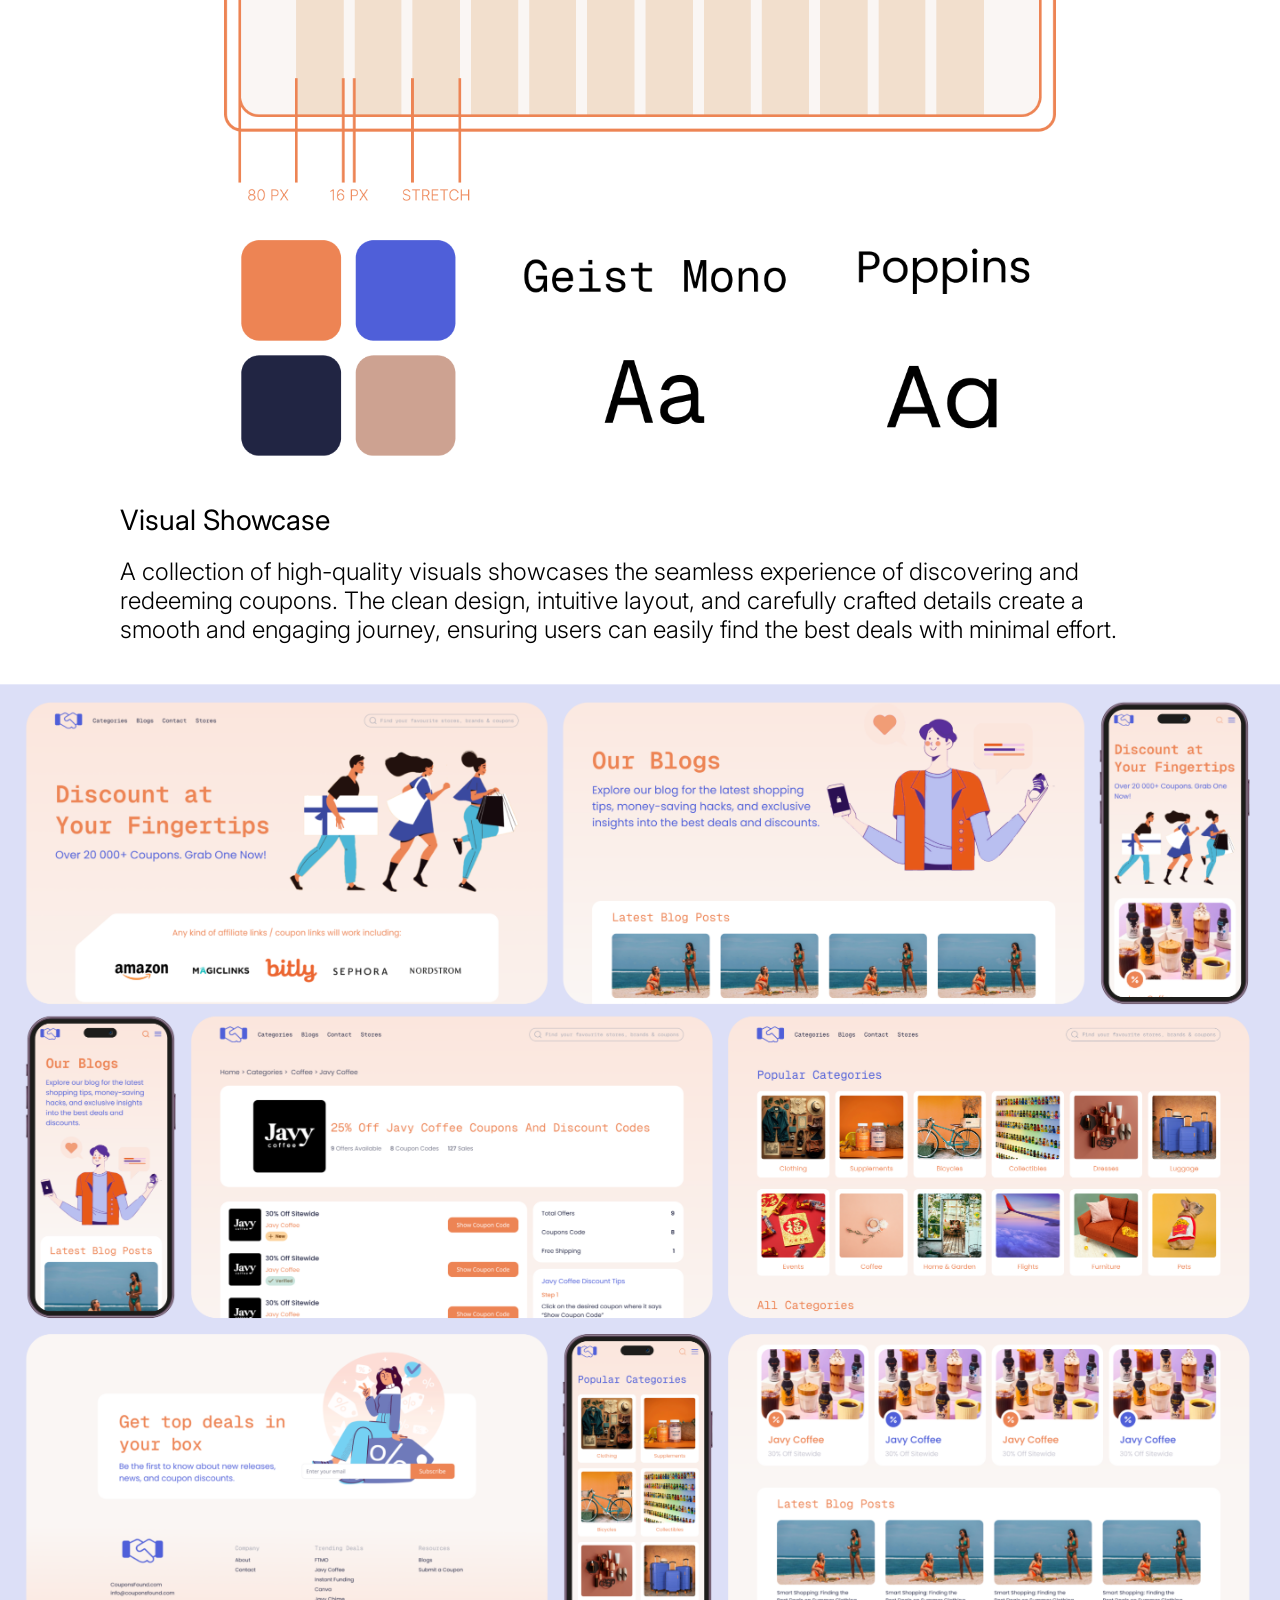
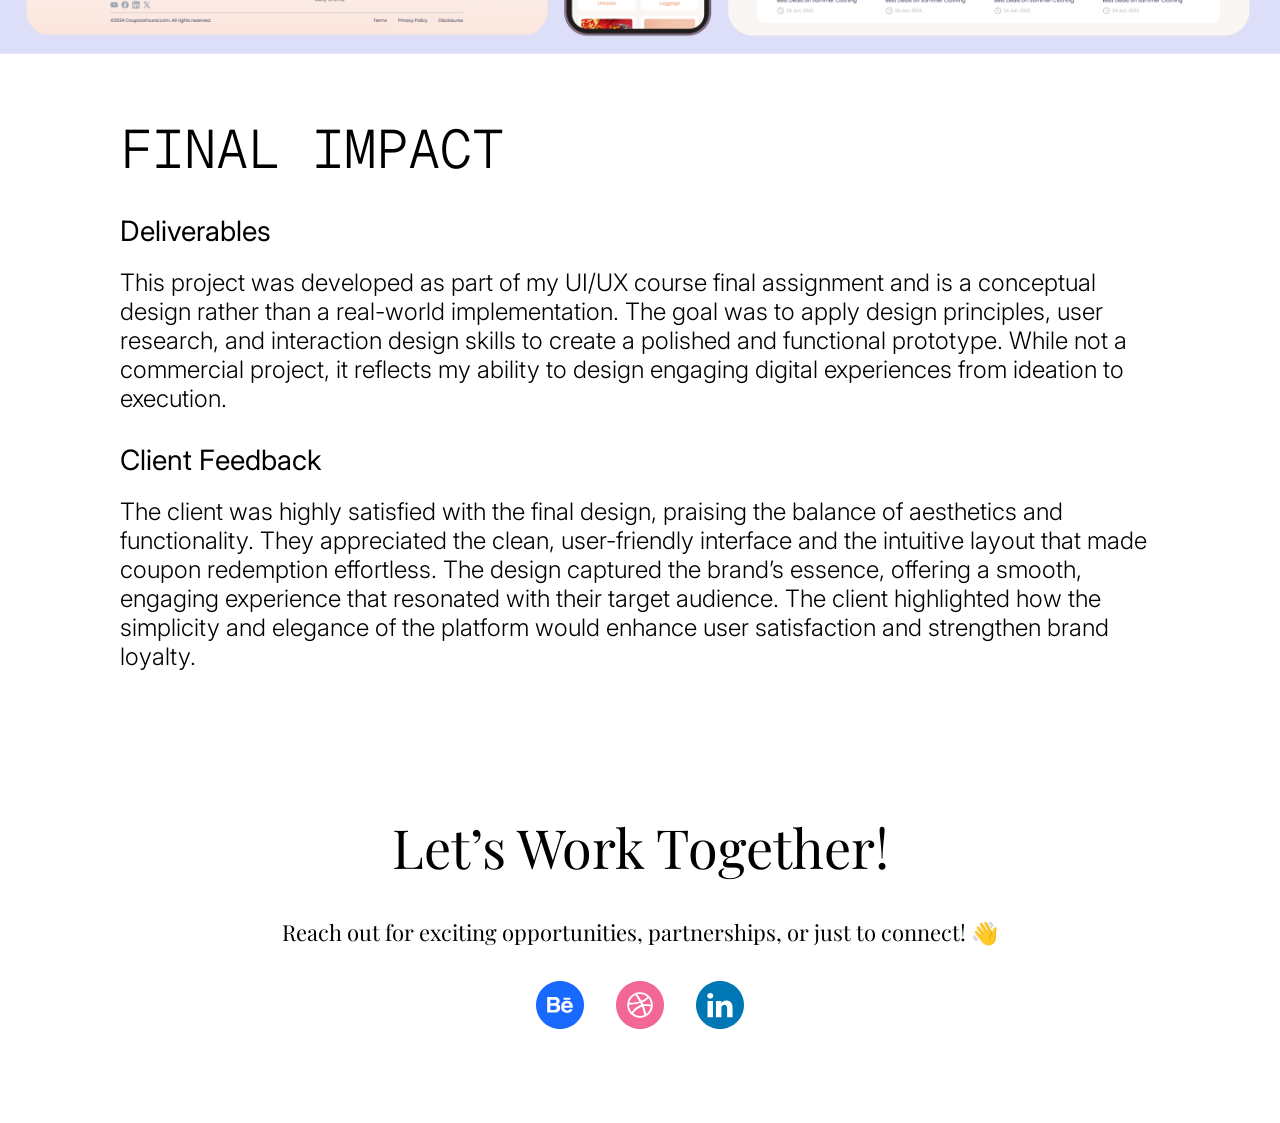
==== commit 9300fe1e: "socials" ====
--- a/Coupons Found/coupons.html
+++ b/Coupons Found/coupons.html
@@ -222,9 +222,15 @@
           connect! 👋
         </p>
         <div class="socials">
-          <img src="../icons/behance.svg" alt="behance icon" />
-          <img src="../icons/Dribbble.svg" alt="dribble icon" />
-          <img src="../icons/linkedin.svg" alt="linkedin icon" />
+          <a href="https://www.behance.net/ninimikeladze1">
+            <img src="../icons/behance.svg" alt="behance icon"
+          /></a>
+          <a href="https://dribbble.com/Ninisoi">
+            <img src="../icons/Dribbble.svg" alt="dribble icon"
+          /></a>
+          <a href="https://www.linkedin.com/in/nini-mikeladze/">
+            <img src="../icons/linkedin.svg" alt="linkedin icon"
+          /></a>
         </div>
       </div>
     </footer>
